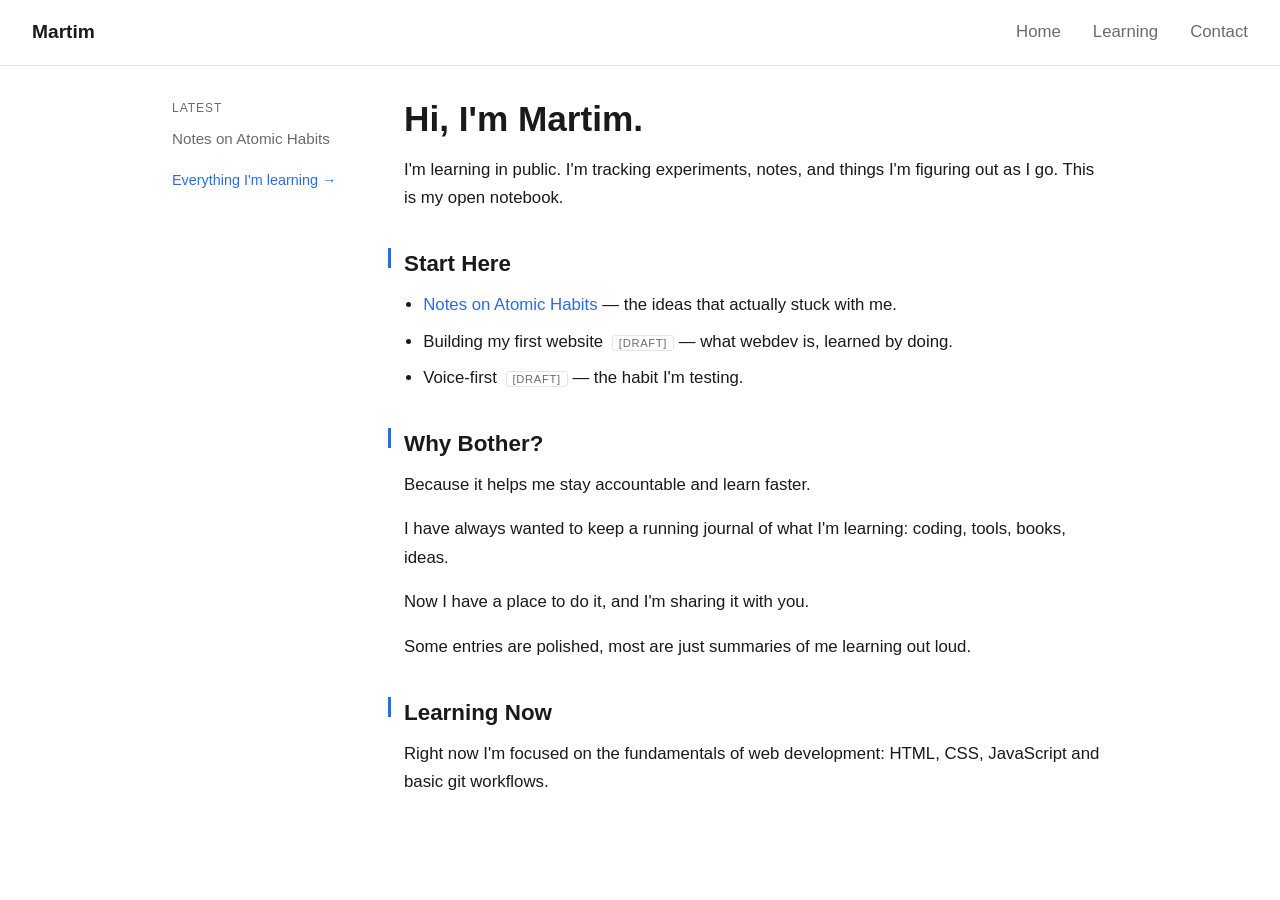
==== index.html @ a99d15ad "initial website before Bootstrap migration" ====
<!doctype html>
<html lang="en">
  <head>
    <meta charset="UTF-8" />
    <meta name="viewport" content="width=device-width, initial-scale=1.0" />
    <title>Martim— Learning in public</title>
    <link rel="stylesheet" href="style.css" />
  </head>
  <body>
    <!-- ===== TOP NAV BAR ===== -->
    <header class="site-header">
      <a href="index.html" class="brand">Martim</a>
      <nav class="main-nav">
        <a href="index.html">Home</a>
        <a href="learning.html">Learning</a>
        <a href="contact.html">Contact</a>
      </nav>
    </header>

    <!-- ===== TWO-COLUMN SHELL ===== -->
    <div class="layout">
      <!-- LEFT: featured reading + link to full log -->
      <aside class="sidebar">
        <p class="sidebar-label">Latest</p>
        <nav class="sidebar-nav">
          <a href="entry.html">Notes on Atomic Habits</a>
        </nav>
        <a href="learning.html" class="sidebar-more"
          >Everything I'm learning →</a
        >
      </aside>

      <!-- RIGHT: main content -->
      <main class="content">
        <h1>Hi, I'm Martim.</h1>
        <p>
          I'm learning in public. I'm tracking experiments, notes, and things
          I'm figuring out as I go. This is my open notebook.
        </p>

        <section id="start-here">
          <h2>Start Here</h2>
          <ul>
            <li>
              <a href="entry.html">Notes on Atomic Habits</a> — the ideas that
              actually stuck with me.
            </li>
            <li>
              Building my first website <span class="draft">[draft]</span> —
              what webdev is, learned by doing.
            </li>
            <li>
              Voice-first <span class="draft">[draft]</span> — the habit I'm
              testing.
            </li>
          </ul>
        </section>

        <section id="why-bother">
          <h2>Why Bother?</h2>
          <p>Because it helps me stay accountable and learn faster.</p>
          <p>
            I have always wanted to keep a running journal of what I'm learning:
            coding, tools, books, ideas.
          </p>
          <p>Now I have a place to do it, and I'm sharing it with you.</p>
          <p>
            Some entries are polished, most are just summaries of me learning
            out loud.
          </p>
        </section>

        <section id="now">
          <h2>Learning Now</h2>
          <p>
            Right now I'm focused on the fundamentals of web development: HTML,
            CSS, JavaScript and basic git workflows.
          </p>
        </section>
      </main>
    </div>
  </body>
</html>
---- style.css ----
/* ── 1. Theme variables (light theme for now) ── */
:root {
  --color-bg: #ffffff;
  --color-text: #1a1a1a;
  --color-muted: #6b6b6b;
  --color-accent: #2d6cdf;
  --color-border: #e5e5e5;

  --font-body:
    -apple-system, BlinkMacSystemFont, "Segoe UI", Roboto, sans-serif;

  --space-sm: 0.5rem;
  --space-md: 1rem;
  --space-lg: 2rem;
  --content-width: 720px;
}

/* ── 2. Reset ── */
*,
*::before,
*::after {
  box-sizing: border-box;
  margin: 0;
  padding: 0;
}

/* ── 3. Base ── */
body {
  background-color: var(--color-bg);
  color: var(--color-text);
  font-family: var(--font-body);
  font-size: 1.05rem;
  line-height: 1.7;
}

/* ── 4. Typography ── */
h1 {
  font-size: 2.2rem;
  line-height: 1.2;
  margin-bottom: var(--space-md);
}
h2 {
  font-size: 1.4rem;
  margin-top: var(--space-lg);
  margin-bottom: var(--space-sm);
}

p {
  margin-bottom: var(--space-md);
}

a {
  color: var(--color-accent);
  text-decoration: none;
}
a:hover {
  text-decoration: underline;
}

ul {
  margin-bottom: var(--space-md);
  padding-left: 1.2rem;
}
li {
  margin-bottom: var(--space-sm);
}

/* ── 5. Top navigation bar ── */
.site-header {
  display: flex;
  justify-content: space-between;
  align-items: center;
  padding: var(--space-md) var(--space-lg);
  border-bottom: 1px solid var(--color-border);
}

.brand {
  font-weight: 700;
  font-size: 1.2rem;
  color: var(--color-text);
}

.main-nav {
  display: flex;
  gap: var(--space-lg);
}

.main-nav a {
  color: var(--color-muted);
}

.main-nav a:hover {
  color: var(--color-text);
  text-decoration: none;
}

/* ── 6. Two-column layout shell ── */
.layout {
  display: flex;
  gap: var(--space-lg);
  max-width: 1000px;
  margin: 0 auto;
  padding: var(--space-lg);
}

.sidebar {
  flex: 0 0 200px;
}

.sidebar-nav {
  display: flex;
  flex-direction: column;
  gap: var(--space-sm);
  position: sticky;
  top: var(--space-lg);
}

.sidebar-nav a {
  color: var(--color-muted);
  font-size: 0.95rem;
}

.sidebar-nav a:hover {
  color: var(--color-accent);
  text-decoration: none;
}

.content {
  flex: 1 1 auto;
  min-width: 0;
  max-width: var(--content-width);
}

/* ── 7. Sidebar labels ── */
.sidebar-label {
  font-size: 0.75rem;
  text-transform: uppercase;
  letter-spacing: 0.08em;
  color: var(--color-muted);
  margin-bottom: var(--space-sm);
}

.sidebar-more {
  display: inline-block;
  margin-top: var(--space-md);
  font-size: 0.9rem;
  color: var(--color-accent);
}

/* ── 8. Log entry list ── */
.entry-list {
  list-style: none;
  padding-left: 0;
}

.entry-list li {
  padding: var(--space-sm) 0;
  border-bottom: 1px solid var(--color-border);
  color: var(--color-muted);
}

.entry-list a {
  font-weight: 600;
  color: var(--color-text);
}

.entry-list a:hover {
  color: var(--color-accent);
}

.draft {
  font-size: 0.7rem;
  text-transform: uppercase;
  letter-spacing: 0.06em;
  color: var(--color-muted);
  border: 1px solid var(--color-border);
  border-radius: 3px;
  padding: 1px 6px;
  margin-left: 4px;
}

/* ── 9. Article (single entry) ── */
.entry-meta {
  color: var(--color-muted);
  font-size: 0.9rem;
  margin-bottom: var(--space-lg);
}

.lead {
  font-size: 1.2rem;
  color: var(--color-text);
  margin-bottom: var(--space-lg);
}

blockquote {
  border-left: 3px solid var(--color-accent);
  padding-left: var(--space-md);
  margin: var(--space-lg) 0;
  color: var(--color-muted);
  font-style: italic;
}

.back-link {
  margin-top: var(--space-lg);
  padding-top: var(--space-md);
  border-top: 1px solid var(--color-border);
}

/* ── 10. Images inside articles ── */
.content img {
  display: block;
  max-width: 100%;
  height: auto;
  margin: var(--space-lg) 0;
  border: 1px solid var(--color-border);
  border-radius: var(--radius, 4px);
}

blockquote cite {
  display: block;
  margin-top: var(--space-sm);
  font-style: normal;
  font-size: 0.85rem;
  color: var(--color-muted);
}

.entry-source {
  margin-top: var(--space-lg);
  font-size: 0.85rem;
  color: var(--color-muted);
}

/* ── 11. Contact form ── */
.contact-form {
  max-width: 480px;
}

.form-group {
  margin-bottom: var(--space-md);
}

.form-group label {
  display: block;
  margin-bottom: 4px;
  font-size: 0.9rem;
  color: var(--color-muted);
}

.form-group input,
.form-group textarea {
  width: 100%;
  padding: 0.6rem;
  font-family: inherit;
  font-size: 1rem;
  color: var(--color-text);
  background-color: var(--color-bg);
  border: 1px solid var(--color-border);
  border-radius: 4px;
}

.form-group input:focus,
.form-group textarea:focus {
  outline: none;
  border-color: var(--color-accent);
}

.btn {
  font-family: inherit;
  font-size: 1rem;
  font-weight: 600;
  color: #ffffff;
  background-color: var(--color-accent);
  border: none;
  border-radius: 4px;
  padding: 0.6rem 1.4rem;
  cursor: pointer;
  transition: opacity 0.2s ease;
}

.btn:hover {
  opacity: 0.85;
}

/* ── 12. Responsive: stack and center on small screens ── */
@media (max-width: 720px) {
  .site-header {
    flex-direction: column;
    align-items: center;
    gap: var(--space-sm);
  }

  .layout {
    flex-direction: column;
    align-items: center;
  }

  .sidebar {
    flex: 0 0 auto;
  }

  .sidebar-nav {
    position: static;
    flex-direction: row;
    flex-wrap: wrap;
    justify-content: center;
    gap: var(--space-md);
  }

  .content {
    width: 100%;
    display: flex;
    flex-direction: column;
    align-items: center;
  }

  .contact-form {
    width: 100%;
  }
}

/* ── 13. Accent tick before section headings ── */
.content h2 {
  position: relative;
}

.content h2::before {
  content: "";
  position: absolute;
  left: -1rem;
  top: 0.15em;
  width: 3px;
  height: 0.9em;
  background-color: var(--color-accent);
}
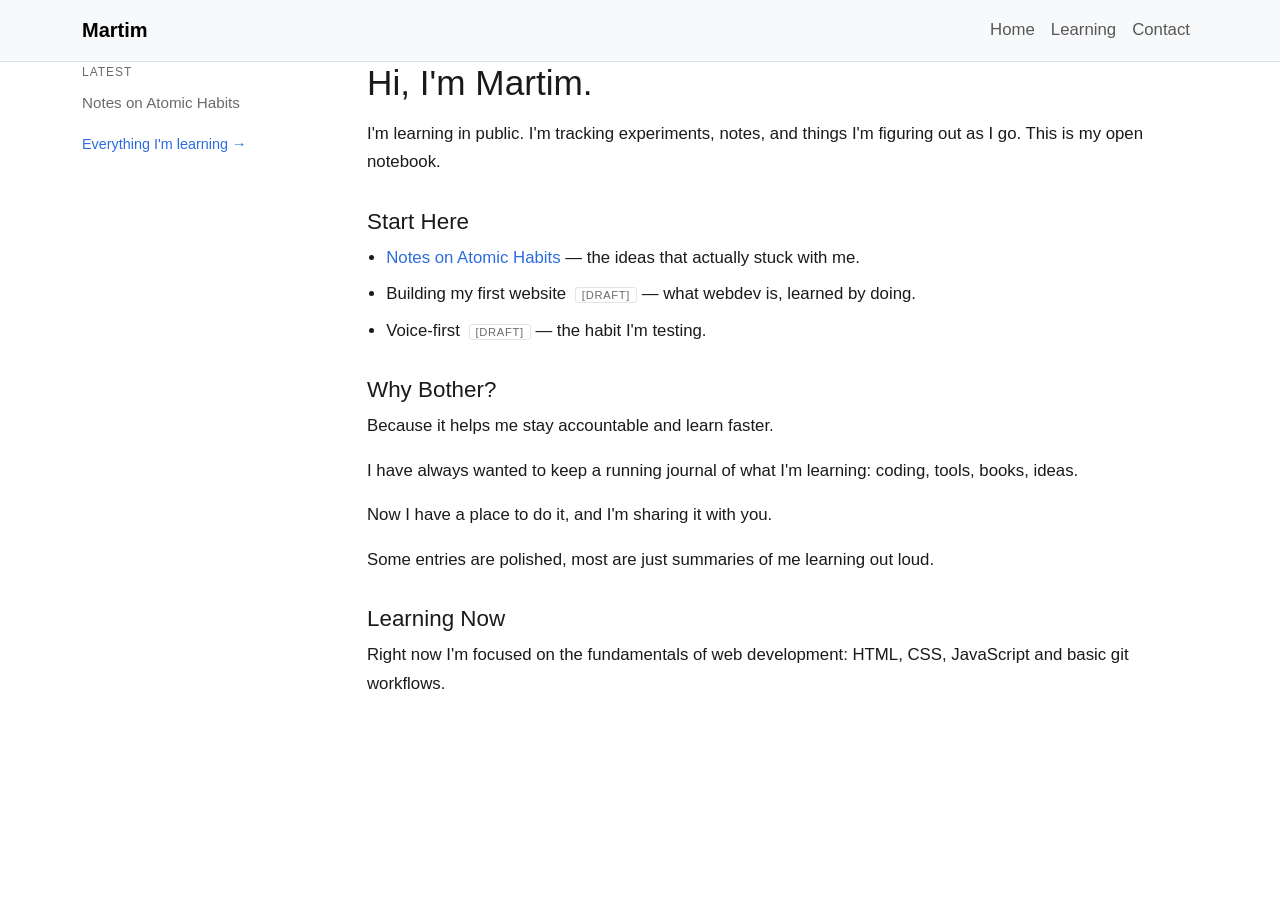
==== commit cde1f357: "migrate index.html navbar and layout to Bootstrap grid" ====
--- a/index.html
+++ b/index.html
@@ -4,80 +4,102 @@
     <meta charset="UTF-8" />
     <meta name="viewport" content="width=device-width, initial-scale=1.0" />
     <title>Martim— Learning in public</title>
+    <link
+      href="https://cdn.jsdelivr.net/npm/bootstrap@5.3.3/dist/css/bootstrap.min.css"
+      rel="stylesheet"
+    />
     <link rel="stylesheet" href="style.css" />
   </head>
   <body>
-    <!-- ===== TOP NAV BAR ===== -->
-    <header class="site-header">
-      <a href="index.html" class="brand">Martim</a>
-      <nav class="main-nav">
-        <a href="index.html">Home</a>
-        <a href="learning.html">Learning</a>
-        <a href="contact.html">Contact</a>
-      </nav>
-    </header>
+    <!-- ===== BOOTSTRAP HAMBURGER NAV ===== -->
+    <nav class="navbar navbar-expand-md bg-light border-bottom">
+      <div class="container">
+        <a class="navbar-brand fw-bold" href="index.html">Martim</a>
+        <button
+          class="navbar-toggler"
+          type="button"
+          data-bs-toggle="collapse"
+          data-bs-target="#mainNav"
+          aria-controls="mainNav"
+          aria-expanded="false"
+          aria-label="Toggle navigation"
+        >
+          <span class="navbar-toggler-icon"></span>
+        </button>
+        <div class="collapse navbar-collapse" id="mainNav">
+          <div class="navbar-nav ms-auto">
+            <a class="nav-link" href="index.html">Home</a>
+            <a class="nav-link" href="learning.html">Learning</a>
+            <a class="nav-link" href="contact.html">Contact</a>
+          </div>
+        </div>
+      </div>
+    </nav>
 
     <!-- ===== TWO-COLUMN SHELL ===== -->
-    <div class="layout">
-      <!-- LEFT: featured reading + link to full log -->
-      <aside class="sidebar">
-        <p class="sidebar-label">Latest</p>
-        <nav class="sidebar-nav">
-          <a href="entry.html">Notes on Atomic Habits</a>
-        </nav>
-        <a href="learning.html" class="sidebar-more"
-          >Everything I'm learning →</a
-        >
-      </aside>
+    <div class="container">
+      <div class="row">
+        <!-- LEFT: featured reading + link to full log -->
+        <aside class="col-md-3">
+          <p class="sidebar-label">Latest</p>
+          <nav class="sidebar-nav">
+            <a href="entry.html">Notes on Atomic Habits</a>
+          </nav>
+          <a href="learning.html" class="sidebar-more"
+            >Everything I'm learning →</a
+          >
+        </aside>
 
-      <!-- RIGHT: main content -->
-      <main class="content">
-        <h1>Hi, I'm Martim.</h1>
-        <p>
-          I'm learning in public. I'm tracking experiments, notes, and things
-          I'm figuring out as I go. This is my open notebook.
-        </p>
+        <!-- RIGHT: main content -->
+        <main class="col-md-9">
+          <h1>Hi, I'm Martim.</h1>
+          <p>
+            I'm learning in public. I'm tracking experiments, notes, and things
+            I'm figuring out as I go. This is my open notebook.
+          </p>
 
-        <section id="start-here">
-          <h2>Start Here</h2>
-          <ul>
-            <li>
-              <a href="entry.html">Notes on Atomic Habits</a> — the ideas that
-              actually stuck with me.
-            </li>
-            <li>
-              Building my first website <span class="draft">[draft]</span> —
-              what webdev is, learned by doing.
-            </li>
-            <li>
-              Voice-first <span class="draft">[draft]</span> — the habit I'm
-              testing.
-            </li>
-          </ul>
-        </section>
+          <section id="start-here">
+            <h2>Start Here</h2>
+            <ul>
+              <li>
+                <a href="entry.html">Notes on Atomic Habits</a> — the ideas that
+                actually stuck with me.
+              </li>
+              <li>
+                Building my first website <span class="draft">[draft]</span> —
+                what webdev is, learned by doing.
+              </li>
+              <li>
+                Voice-first <span class="draft">[draft]</span> — the habit I'm
+                testing.
+              </li>
+            </ul>
+          </section>
 
-        <section id="why-bother">
-          <h2>Why Bother?</h2>
-          <p>Because it helps me stay accountable and learn faster.</p>
-          <p>
-            I have always wanted to keep a running journal of what I'm learning:
-            coding, tools, books, ideas.
-          </p>
-          <p>Now I have a place to do it, and I'm sharing it with you.</p>
-          <p>
-            Some entries are polished, most are just summaries of me learning
-            out loud.
-          </p>
-        </section>
+          <section id="why-bother">
+            <h2>Why Bother?</h2>
+            <p>Because it helps me stay accountable and learn faster.</p>
+            <p>
+              I have always wanted to keep a running journal of what I'm
+              learning: coding, tools, books, ideas.
+            </p>
+            <p>Now I have a place to do it, and I'm sharing it with you.</p>
+            <p>
+              Some entries are polished, most are just summaries of me learning
+              out loud.
+            </p>
+          </section>
 
-        <section id="now">
-          <h2>Learning Now</h2>
-          <p>
-            Right now I'm focused on the fundamentals of web development: HTML,
-            CSS, JavaScript and basic git workflows.
-          </p>
-        </section>
-      </main>
+          <section id="now">
+            <h2>Learning Now</h2>
+            <p>
+              Right now I'm focused on the fundamentals of web development:
+              HTML, CSS, JavaScript and basic git workflows.
+            </p>
+          </section>
+        </main>
+      </div>
     </div>
+    <script src="https://cdn.jsdelivr.net/npm/bootstrap@5.3.3/dist/js/bootstrap.bundle.min.js"></script>
   </body>
 </html>
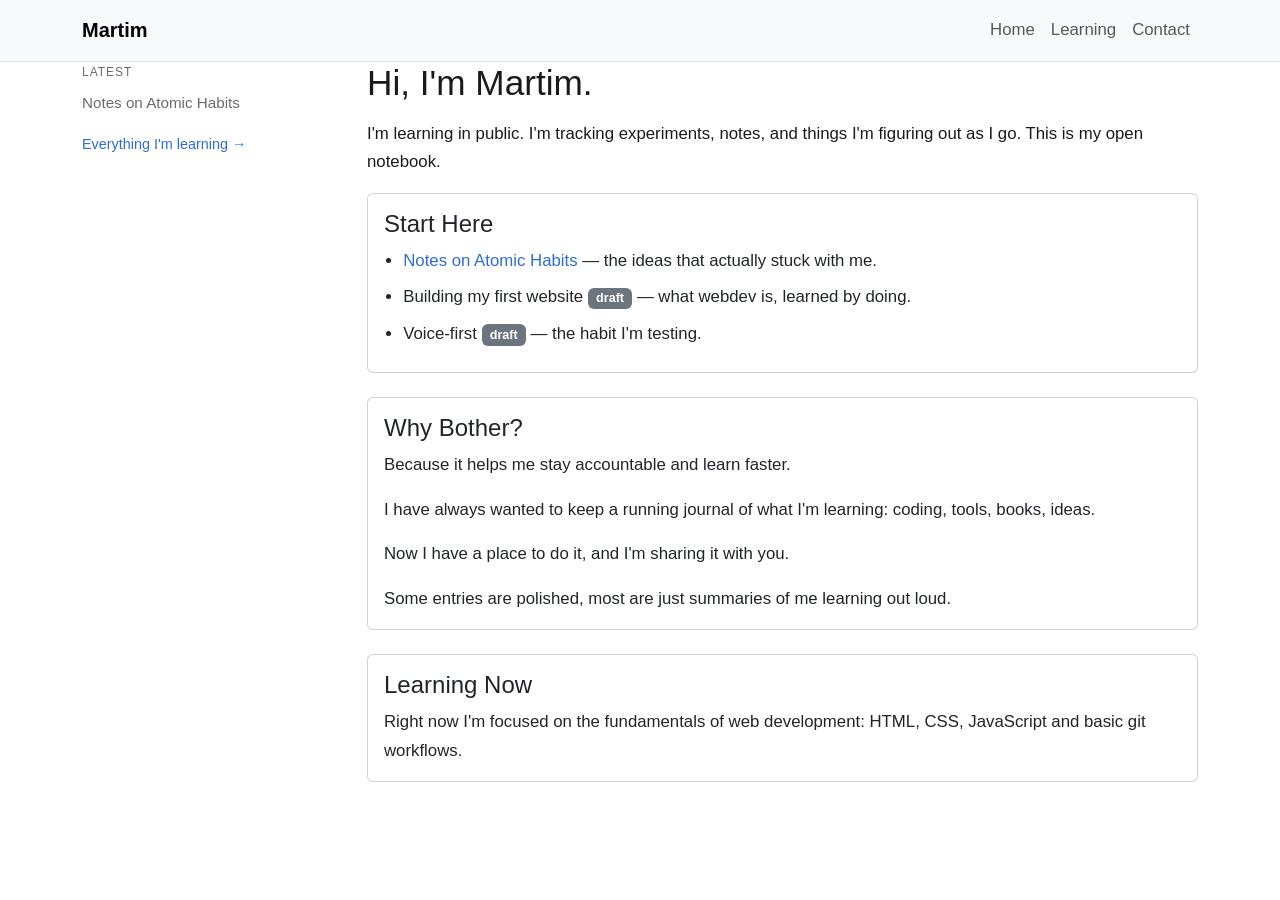
==== commit d5ac9cba: "Convert index.html content sections to Bootstrap cards and badges" ====
--- a/index.html
+++ b/index.html
@@ -58,44 +58,52 @@
             I'm figuring out as I go. This is my open notebook.
           </p>
 
-          <section id="start-here">
-            <h2>Start Here</h2>
-            <ul>
-              <li>
-                <a href="entry.html">Notes on Atomic Habits</a> — the ideas that
-                actually stuck with me.
-              </li>
-              <li>
-                Building my first website <span class="draft">[draft]</span> —
-                what webdev is, learned by doing.
-              </li>
-              <li>
-                Voice-first <span class="draft">[draft]</span> — the habit I'm
-                testing.
-              </li>
-            </ul>
+          <section id="start-here" class="card mb-4">
+            <div class="card-body">
+              <h2 class="card-title h4">Start Here</h2>
+              <ul class="mb-0">
+                <li>
+                  <a href="entry.html">Notes on Atomic Habits</a> — the ideas
+                  that actually stuck with me.
+                </li>
+                <li>
+                  Building my first website
+                  <span class="badge text-bg-secondary">draft</span>
+                  — what webdev is, learned by doing.
+                </li>
+                <li>
+                  Voice-first
+                  <span class="badge text-bg-secondary">draft</span> — the habit
+                  I'm testing.
+                </li>
+              </ul>
+            </div>
           </section>
 
-          <section id="why-bother">
-            <h2>Why Bother?</h2>
-            <p>Because it helps me stay accountable and learn faster.</p>
-            <p>
-              I have always wanted to keep a running journal of what I'm
-              learning: coding, tools, books, ideas.
-            </p>
-            <p>Now I have a place to do it, and I'm sharing it with you.</p>
-            <p>
-              Some entries are polished, most are just summaries of me learning
-              out loud.
-            </p>
+          <section id="why-bother" class="card mb-4">
+            <div class="card-body">
+              <h2 class="card-title h4">Why Bother?</h2>
+              <p>Because it helps me stay accountable and learn faster.</p>
+              <p>
+                I have always wanted to keep a running journal of what I'm
+                learning: coding, tools, books, ideas.
+              </p>
+              <p>Now I have a place to do it, and I'm sharing it with you.</p>
+              <p class="mb-0">
+                Some entries are polished, most are just summaries of me learning
+                out loud.
+              </p>
+            </div>
           </section>
 
-          <section id="now">
-            <h2>Learning Now</h2>
-            <p>
-              Right now I'm focused on the fundamentals of web development:
-              HTML, CSS, JavaScript and basic git workflows.
-            </p>
+          <section id="now" class="card mb-4">
+            <div class="card-body">
+              <h2 class="card-title h4">Learning Now</h2>
+              <p class="mb-0">
+                Right now I'm focused on the fundamentals of web development:
+                HTML, CSS, JavaScript and basic git workflows.
+              </p>
+            </div>
           </section>
         </main>
       </div>
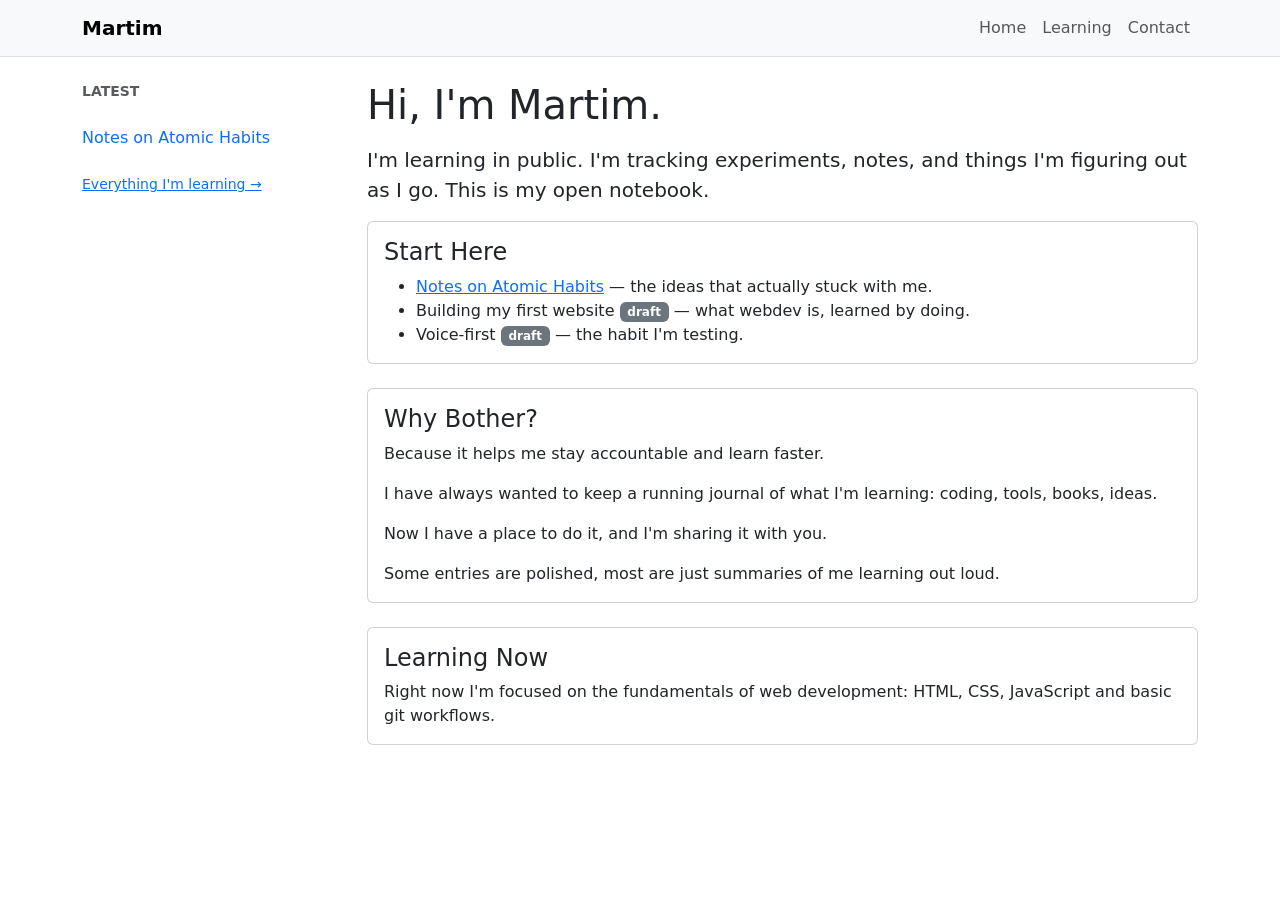
==== commit fbbdb6c5: "Migrate learning, contact and entry pages to Bootstrap; convert sidebars to utilities" ====
--- a/index.html
+++ b/index.html
@@ -8,7 +8,6 @@
       href="https://cdn.jsdelivr.net/npm/bootstrap@5.3.3/dist/css/bootstrap.min.css"
       rel="stylesheet"
     />
-    <link rel="stylesheet" href="style.css" />
   </head>
   <body>
     <!-- ===== BOOTSTRAP HAMBURGER NAV ===== -->
@@ -37,23 +36,23 @@
     </nav>
 
     <!-- ===== TWO-COLUMN SHELL ===== -->
-    <div class="container">
+    <div class="container my-4">
       <div class="row">
         <!-- LEFT: featured reading + link to full log -->
         <aside class="col-md-3">
-          <p class="sidebar-label">Latest</p>
-          <nav class="sidebar-nav">
-            <a href="entry.html">Notes on Atomic Habits</a>
+          <p class="text-uppercase text-muted small fw-semibold">Latest</p>
+          <nav class="nav flex-column">
+            <a class="nav-link px-0" href="entry.html">Notes on Atomic Habits</a>
           </nav>
-          <a href="learning.html" class="sidebar-more"
+          <a href="learning.html" class="d-inline-block mt-3 small"
             >Everything I'm learning →</a
           >
         </aside>
 
         <!-- RIGHT: main content -->
         <main class="col-md-9">
-          <h1>Hi, I'm Martim.</h1>
-          <p>
+          <h1 class="mb-3">Hi, I'm Martim.</h1>
+          <p class="lead">
             I'm learning in public. I'm tracking experiments, notes, and things
             I'm figuring out as I go. This is my open notebook.
           </p>
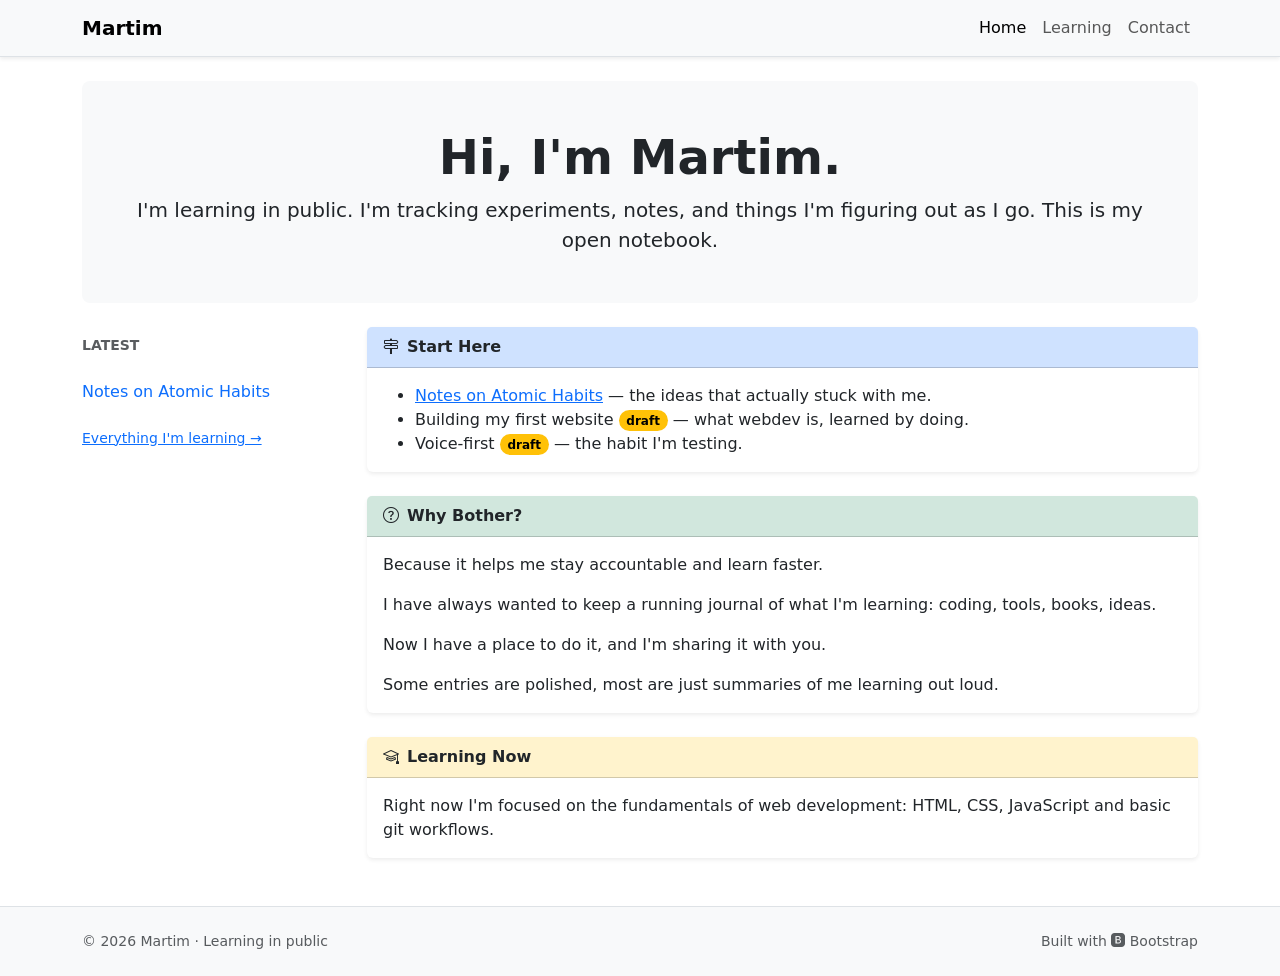
==== commit f6c3f489: "Add modern Bootstrap styling: hero headers, icon cards, sticky navbar, footer" ====
--- a/index.html
+++ b/index.html
@@ -8,10 +8,14 @@
       href="https://cdn.jsdelivr.net/npm/bootstrap@5.3.3/dist/css/bootstrap.min.css"
       rel="stylesheet"
     />
+    <link
+      href="https://cdn.jsdelivr.net/npm/bootstrap-icons@1.11.3/font/bootstrap-icons.min.css"
+      rel="stylesheet"
+    />
   </head>
-  <body>
+  <body class="d-flex flex-column min-vh-100">
     <!-- ===== BOOTSTRAP HAMBURGER NAV ===== -->
-    <nav class="navbar navbar-expand-md bg-light border-bottom">
+    <nav class="navbar navbar-expand-md bg-light border-bottom sticky-top shadow-sm">
       <div class="container">
         <a class="navbar-brand fw-bold" href="index.html">Martim</a>
         <button
@@ -27,7 +31,7 @@
         </button>
         <div class="collapse navbar-collapse" id="mainNav">
           <div class="navbar-nav ms-auto">
-            <a class="nav-link" href="index.html">Home</a>
+            <a class="nav-link active" href="index.html">Home</a>
             <a class="nav-link" href="learning.html">Learning</a>
             <a class="nav-link" href="contact.html">Contact</a>
           </div>
@@ -35,31 +39,38 @@
       </div>
     </nav>
 
-    <!-- ===== TWO-COLUMN SHELL ===== -->
+    <!-- ===== GRID SHELL ===== -->
     <div class="container my-4">
+      <!-- HERO HEADER -->
+      <div class="p-4 p-md-5 mb-4 bg-body-tertiary rounded-3 text-center">
+        <h1 class="display-5 fw-bold">Hi, I'm Martim.</h1>
+        <p class="lead mb-0 mx-auto">
+          I'm learning in public. I'm tracking experiments, notes, and things
+          I'm figuring out as I go. This is my open notebook.
+        </p>
+      </div>
+
       <div class="row">
         <!-- LEFT: featured reading + link to full log -->
         <aside class="col-md-3">
-          <p class="text-uppercase text-muted small fw-semibold">Latest</p>
-          <nav class="nav flex-column">
-            <a class="nav-link px-0" href="entry.html">Notes on Atomic Habits</a>
-          </nav>
-          <a href="learning.html" class="d-inline-block mt-3 small"
-            >Everything I'm learning →</a
-          >
+          <div class="sticky-md-top pt-md-2">
+            <p class="text-uppercase text-muted small fw-semibold">Latest</p>
+            <nav class="nav flex-column">
+              <a class="nav-link px-0" href="entry.html">Notes on Atomic Habits</a>
+            </nav>
+            <a href="learning.html" class="d-inline-block mt-3 small"
+              >Everything I'm learning →</a
+            >
+          </div>
         </aside>
 
         <!-- RIGHT: main content -->
         <main class="col-md-9">
-          <h1 class="mb-3">Hi, I'm Martim.</h1>
-          <p class="lead">
-            I'm learning in public. I'm tracking experiments, notes, and things
-            I'm figuring out as I go. This is my open notebook.
-          </p>
-
-          <section id="start-here" class="card mb-4">
+          <section id="start-here" class="card border-0 shadow-sm mb-4">
+            <div class="card-header bg-primary-subtle fw-semibold">
+              <i class="bi bi-signpost-2 me-2"></i>Start Here
+            </div>
             <div class="card-body">
-              <h2 class="card-title h4">Start Here</h2>
               <ul class="mb-0">
                 <li>
                   <a href="entry.html">Notes on Atomic Habits</a> — the ideas
@@ -67,21 +78,23 @@
                 </li>
                 <li>
                   Building my first website
-                  <span class="badge text-bg-secondary">draft</span>
+                  <span class="badge rounded-pill text-bg-warning">draft</span>
                   — what webdev is, learned by doing.
                 </li>
                 <li>
                   Voice-first
-                  <span class="badge text-bg-secondary">draft</span> — the habit
-                  I'm testing.
+                  <span class="badge rounded-pill text-bg-warning">draft</span> —
+                  the habit I'm testing.
                 </li>
               </ul>
             </div>
           </section>
 
-          <section id="why-bother" class="card mb-4">
+          <section id="why-bother" class="card border-0 shadow-sm mb-4">
+            <div class="card-header bg-success-subtle fw-semibold">
+              <i class="bi bi-question-circle me-2"></i>Why Bother?
+            </div>
             <div class="card-body">
-              <h2 class="card-title h4">Why Bother?</h2>
               <p>Because it helps me stay accountable and learn faster.</p>
               <p>
                 I have always wanted to keep a running journal of what I'm
@@ -95,9 +108,11 @@
             </div>
           </section>
 
-          <section id="now" class="card mb-4">
+          <section id="now" class="card border-0 shadow-sm mb-4">
+            <div class="card-header bg-warning-subtle fw-semibold">
+              <i class="bi bi-mortarboard me-2"></i>Learning Now
+            </div>
             <div class="card-body">
-              <h2 class="card-title h4">Learning Now</h2>
               <p class="mb-0">
                 Right now I'm focused on the fundamentals of web development:
                 HTML, CSS, JavaScript and basic git workflows.
@@ -107,6 +122,15 @@
         </main>
       </div>
     </div>
+
+    <!-- ===== FOOTER ===== -->
+    <footer class="bg-body-tertiary border-top py-4 mt-auto">
+      <div class="container d-flex flex-column flex-sm-row justify-content-between align-items-center gap-2 text-muted small">
+        <span>© 2026 Martim · Learning in public</span>
+        <span>Built with <i class="bi bi-bootstrap-fill"></i> Bootstrap</span>
+      </div>
+    </footer>
+
     <script src="https://cdn.jsdelivr.net/npm/bootstrap@5.3.3/dist/js/bootstrap.bundle.min.js"></script>
   </body>
 </html>
